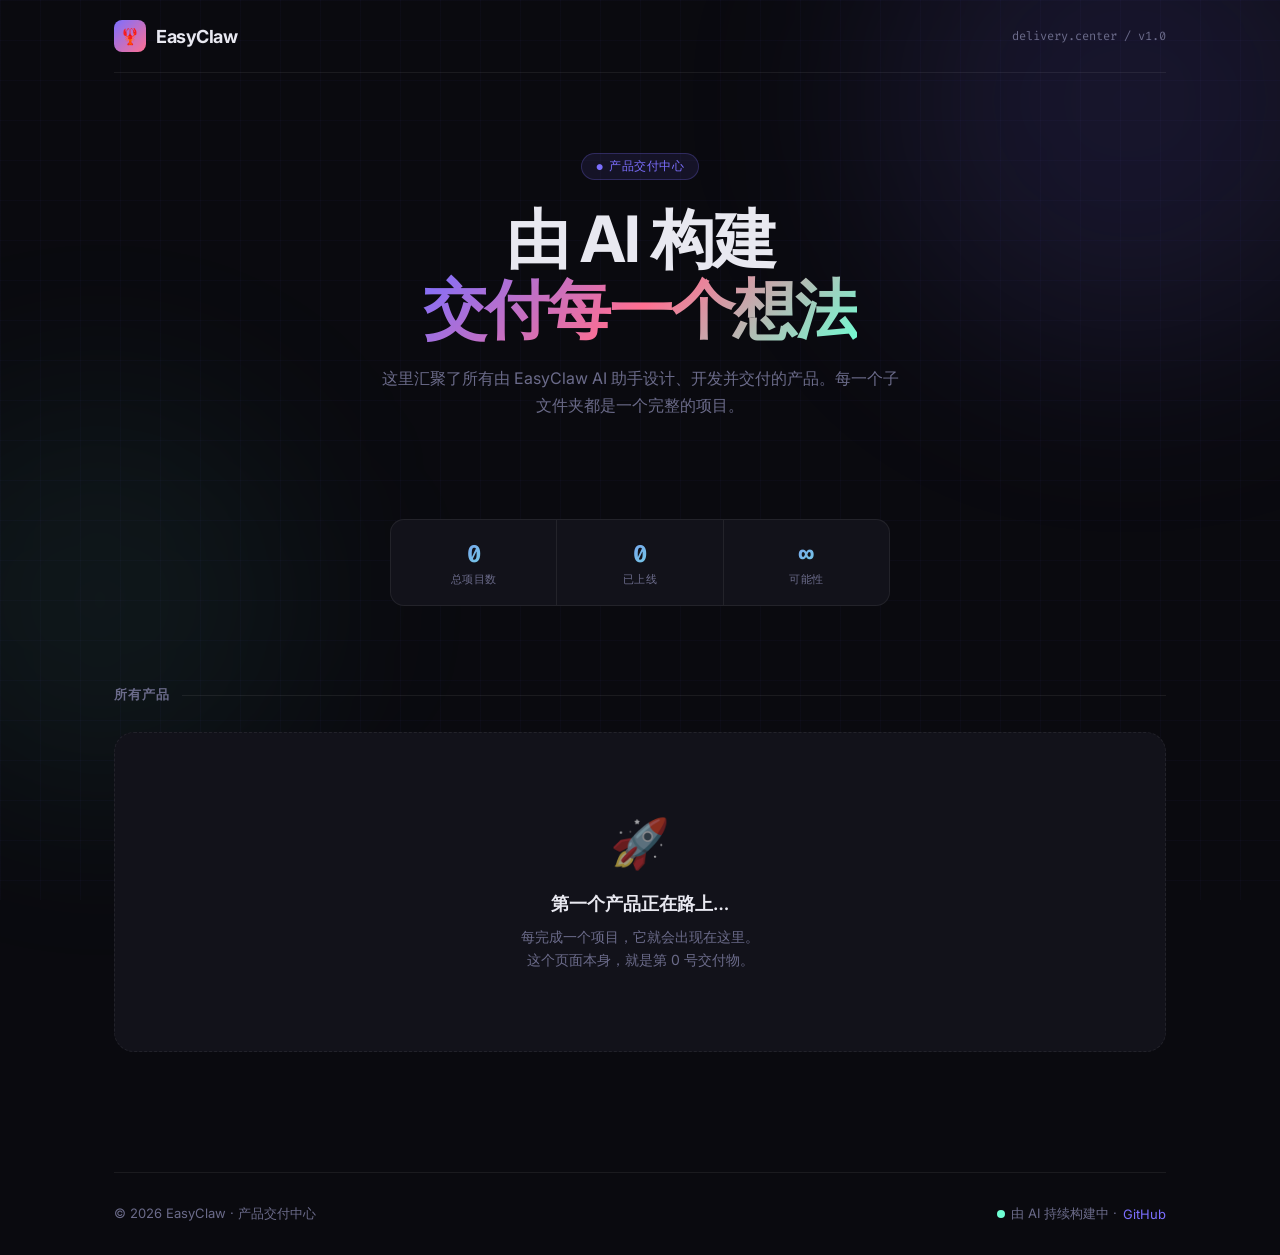
==== index.html @ ad6e8a34 "feat: ???????????" ====
<!DOCTYPE html>
<html lang="zh-CN">
<head>
  <meta charset="UTF-8" />
  <meta name="viewport" content="width=device-width, initial-scale=1.0" />
  <title>EasyClaw · 产品交付中心</title>
  <link rel="preconnect" href="https://fonts.googleapis.com" />
  <link href="https://fonts.googleapis.com/css2?family=Inter:wght@300;400;500;600;700&family=Fira+Code:wght@400;500&display=swap" rel="stylesheet" />
  <style>
    :root {
      --bg: #0a0a0f;
      --surface: #12121a;
      --surface2: #1a1a28;
      --border: rgba(255,255,255,0.07);
      --accent: #7c6fff;
      --accent2: #ff6f91;
      --accent3: #6fffd4;
      --text: #e8e8f0;
      --muted: #6b6b8a;
      --card-hover: #1e1e2e;
    }

    * { box-sizing: border-box; margin: 0; padding: 0; }

    body {
      font-family: 'Inter', sans-serif;
      background: var(--bg);
      color: var(--text);
      min-height: 100vh;
      overflow-x: hidden;
    }

    /* ── background grid ── */
    body::before {
      content: '';
      position: fixed;
      inset: 0;
      background-image:
        linear-gradient(rgba(124,111,255,0.03) 1px, transparent 1px),
        linear-gradient(90deg, rgba(124,111,255,0.03) 1px, transparent 1px);
      background-size: 40px 40px;
      pointer-events: none;
      z-index: 0;
    }

    /* ── glow orbs ── */
    .orb {
      position: fixed;
      border-radius: 50%;
      filter: blur(100px);
      pointer-events: none;
      z-index: 0;
    }
    .orb-1 { width: 500px; height: 500px; background: rgba(124,111,255,0.12); top: -150px; right: -100px; }
    .orb-2 { width: 400px; height: 400px; background: rgba(111,255,212,0.06); bottom: 100px; left: -100px; }

    /* ── layout ── */
    .container { max-width: 1100px; margin: 0 auto; padding: 0 24px; position: relative; z-index: 1; }

    /* ── nav ── */
    nav {
      padding: 20px 0;
      display: flex;
      align-items: center;
      justify-content: space-between;
      border-bottom: 1px solid var(--border);
    }
    .logo {
      display: flex;
      align-items: center;
      gap: 10px;
      font-weight: 700;
      font-size: 18px;
      letter-spacing: -0.5px;
    }
    .logo-icon {
      width: 32px; height: 32px;
      background: linear-gradient(135deg, var(--accent), var(--accent2));
      border-radius: 8px;
      display: flex; align-items: center; justify-content: center;
      font-size: 16px;
    }
    .nav-badge {
      font-size: 12px;
      color: var(--muted);
      font-family: 'Fira Code', monospace;
    }

    /* ── hero ── */
    .hero {
      padding: 80px 0 60px;
      text-align: center;
    }
    .hero-tag {
      display: inline-flex;
      align-items: center;
      gap: 6px;
      background: rgba(124,111,255,0.1);
      border: 1px solid rgba(124,111,255,0.25);
      color: var(--accent);
      padding: 4px 14px;
      border-radius: 99px;
      font-size: 12px;
      font-weight: 500;
      margin-bottom: 24px;
      letter-spacing: 0.5px;
      text-transform: uppercase;
    }
    .hero-tag::before { content: '●'; font-size: 8px; animation: blink 2s infinite; }
    @keyframes blink { 0%,100%{opacity:1} 50%{opacity:0.3} }

    h1 {
      font-size: clamp(36px, 6vw, 64px);
      font-weight: 700;
      letter-spacing: -2px;
      line-height: 1.1;
      margin-bottom: 20px;
    }
    h1 span.grad {
      background: linear-gradient(135deg, var(--accent) 0%, var(--accent2) 50%, var(--accent3) 100%);
      -webkit-background-clip: text;
      -webkit-text-fill-color: transparent;
      background-clip: text;
    }
    .hero-sub {
      font-size: 16px;
      color: var(--muted);
      max-width: 520px;
      margin: 0 auto 40px;
      line-height: 1.7;
    }

    /* ── stats bar ── */
    .stats {
      display: flex;
      justify-content: center;
      gap: 0;
      margin: 0 auto 80px;
      border: 1px solid var(--border);
      border-radius: 14px;
      background: var(--surface);
      max-width: 500px;
      overflow: hidden;
    }
    .stat {
      flex: 1;
      padding: 18px 20px;
      text-align: center;
      border-right: 1px solid var(--border);
    }
    .stat:last-child { border-right: none; }
    .stat-num {
      font-size: 24px;
      font-weight: 700;
      font-family: 'Fira Code', monospace;
      background: linear-gradient(135deg, var(--accent), var(--accent3));
      -webkit-background-clip: text;
      -webkit-text-fill-color: transparent;
      background-clip: text;
    }
    .stat-label { font-size: 11px; color: var(--muted); margin-top: 2px; text-transform: uppercase; letter-spacing: 0.5px; }

    /* ── section ── */
    .section-header {
      display: flex;
      align-items: center;
      gap: 12px;
      margin-bottom: 28px;
    }
    .section-title { font-size: 13px; font-weight: 600; text-transform: uppercase; letter-spacing: 1px; color: var(--muted); }
    .section-line { flex: 1; height: 1px; background: var(--border); }

    /* ── empty state ── */
    .empty-state {
      text-align: center;
      padding: 80px 20px;
      border: 1px dashed var(--border);
      border-radius: 20px;
      background: var(--surface);
      margin-bottom: 60px;
    }
    .empty-icon {
      font-size: 48px;
      margin-bottom: 20px;
      opacity: 0.6;
    }
    .empty-title {
      font-size: 18px;
      font-weight: 600;
      margin-bottom: 10px;
    }
    .empty-sub {
      font-size: 14px;
      color: var(--muted);
      max-width: 340px;
      margin: 0 auto;
      line-height: 1.6;
    }

    /* ── product cards ── */
    .products-grid {
      display: grid;
      grid-template-columns: repeat(auto-fill, minmax(320px, 1fr));
      gap: 20px;
      margin-bottom: 60px;
    }

    .product-card {
      background: var(--surface);
      border: 1px solid var(--border);
      border-radius: 16px;
      padding: 24px;
      transition: all 0.25s ease;
      cursor: pointer;
      text-decoration: none;
      color: inherit;
      display: block;
      position: relative;
      overflow: hidden;
    }
    .product-card::before {
      content: '';
      position: absolute;
      inset: 0;
      background: linear-gradient(135deg, var(--accent), var(--accent2));
      opacity: 0;
      transition: opacity 0.25s;
    }
    .product-card:hover {
      border-color: rgba(124,111,255,0.4);
      transform: translateY(-3px);
      background: var(--card-hover);
      box-shadow: 0 20px 60px rgba(124,111,255,0.1);
    }

    .card-head {
      display: flex;
      align-items: flex-start;
      justify-content: space-between;
      margin-bottom: 16px;
    }
    .card-icon {
      width: 44px; height: 44px;
      border-radius: 12px;
      display: flex; align-items: center; justify-content: center;
      font-size: 22px;
      flex-shrink: 0;
    }
    .card-status {
      font-size: 11px;
      padding: 3px 10px;
      border-radius: 99px;
      font-weight: 500;
    }
    .status-live { background: rgba(111,255,212,0.1); color: var(--accent3); border: 1px solid rgba(111,255,212,0.2); }
    .status-wip  { background: rgba(255,200,80,0.1);  color: #ffc850;        border: 1px solid rgba(255,200,80,0.2); }

    .card-name { font-size: 17px; font-weight: 600; margin-bottom: 8px; }
    .card-desc { font-size: 14px; color: var(--muted); line-height: 1.6; margin-bottom: 18px; }

    .card-tags { display: flex; flex-wrap: wrap; gap: 6px; margin-bottom: 18px; }
    .tag {
      font-size: 11px;
      font-family: 'Fira Code', monospace;
      padding: 3px 10px;
      border-radius: 6px;
      background: rgba(255,255,255,0.05);
      color: var(--muted);
      border: 1px solid var(--border);
    }

    .card-footer {
      display: flex;
      align-items: center;
      justify-content: space-between;
      padding-top: 16px;
      border-top: 1px solid var(--border);
    }
    .card-date { font-size: 12px; color: var(--muted); font-family: 'Fira Code', monospace; }
    .card-link {
      font-size: 12px;
      color: var(--accent);
      display: flex;
      align-items: center;
      gap: 4px;
      font-weight: 500;
    }
    .card-link svg { width: 12px; height: 12px; }

    /* ── footer ── */
    footer {
      border-top: 1px solid var(--border);
      padding: 32px 0;
      display: flex;
      align-items: center;
      justify-content: space-between;
      flex-wrap: gap;
    }
    .footer-left { font-size: 13px; color: var(--muted); }
    .footer-right {
      display: flex;
      align-items: center;
      gap: 6px;
      font-size: 13px;
      color: var(--muted);
    }
    .footer-right a { color: var(--accent); text-decoration: none; }
    .pulse { display: inline-block; width: 8px; height: 8px; background: var(--accent3); border-radius: 50%; animation: blink 2s infinite; }

    /* ── coming soon ribbon ── */
    .ribbon {
      position: absolute;
      top: 14px; right: -22px;
      background: linear-gradient(135deg, var(--accent), var(--accent2));
      color: white;
      font-size: 10px;
      font-weight: 700;
      padding: 4px 30px;
      transform: rotate(35deg);
      letter-spacing: 0.5px;
    }

    @media (max-width: 600px) {
      .stats { flex-direction: column; max-width: 100%; }
      .stat { border-right: none; border-bottom: 1px solid var(--border); }
      .stat:last-child { border-bottom: none; }
      footer { flex-direction: column; gap: 12px; text-align: center; }
    }
  </style>
</head>
<body>

<div class="orb orb-1"></div>
<div class="orb orb-2"></div>

<div class="container">
  <!-- NAV -->
  <nav>
    <div class="logo">
      <div class="logo-icon">🦞</div>
      EasyClaw
    </div>
    <span class="nav-badge">delivery.center / v1.0</span>
  </nav>

  <!-- HERO -->
  <div class="hero">
    <div class="hero-tag">产品交付中心</div>
    <h1>由 AI 构建<br><span class="grad">交付每一个想法</span></h1>
    <p class="hero-sub">这里汇聚了所有由 EasyClaw AI 助手设计、开发并交付的产品。每一个子文件夹都是一个完整的项目。</p>
  </div>

  <!-- STATS -->
  <div class="stats">
    <div class="stat">
      <div class="stat-num" id="count-total">0</div>
      <div class="stat-label">总项目数</div>
    </div>
    <div class="stat">
      <div class="stat-num" id="count-live">0</div>
      <div class="stat-label">已上线</div>
    </div>
    <div class="stat">
      <div class="stat-num">∞</div>
      <div class="stat-label">可能性</div>
    </div>
  </div>

  <!-- PROJECTS SECTION -->
  <div class="section-header">
    <span class="section-title">所有产品</span>
    <div class="section-line"></div>
  </div>

  <!-- 空状态 — 当有产品时删除此块 -->
  <div class="empty-state" id="empty-state">
    <div class="empty-icon">🚀</div>
    <div class="empty-title">第一个产品正在路上…</div>
    <p class="empty-sub">每完成一个项目，它就会出现在这里。<br/>这个页面本身，就是第 0 号交付物。</p>
  </div>

  <!-- 产品卡片区域 — 每次添加新产品时复制一个 .product-card -->
  <div class="products-grid" id="products-grid">
    <!--
    示例卡片（复制并修改以添加新产品）：

    <a class="product-card" href="./project-name/index.html">
      <div class="card-head">
        <div class="card-icon" style="background:rgba(124,111,255,0.15)">🛠️</div>
        <span class="card-status status-live">● Live</span>
      </div>
      <div class="card-name">产品名称</div>
      <div class="card-desc">一句话描述这个产品是做什么的，有什么价值。</div>
      <div class="card-tags">
        <span class="tag">React</span>
        <span class="tag">TypeScript</span>
      </div>
      <div class="card-footer">
        <span class="card-date">2026-03-11</span>
        <span class="card-link">查看项目 →</span>
      </div>
    </a>
    -->
  </div>

  <!-- FOOTER -->
  <footer>
    <span class="footer-left">© 2026 EasyClaw · 产品交付中心</span>
    <div class="footer-right">
      <span class="pulse"></span>
      由 AI 持续构建中 ·
      <a href="https://github.com/Jim-JZ-Chen/easyClaw" target="_blank">GitHub</a>
    </div>
  </footer>
</div>

<script>
  // 统计卡片数量并更新 stats
  const cards = document.querySelectorAll('#products-grid .product-card');
  const liveCards = document.querySelectorAll('.status-live');
  document.getElementById('count-total').textContent = cards.length;
  document.getElementById('count-live').textContent = liveCards.length;
  if (cards.length > 0) {
    document.getElementById('empty-state').style.display = 'none';
  }
</script>
</body>
</html>
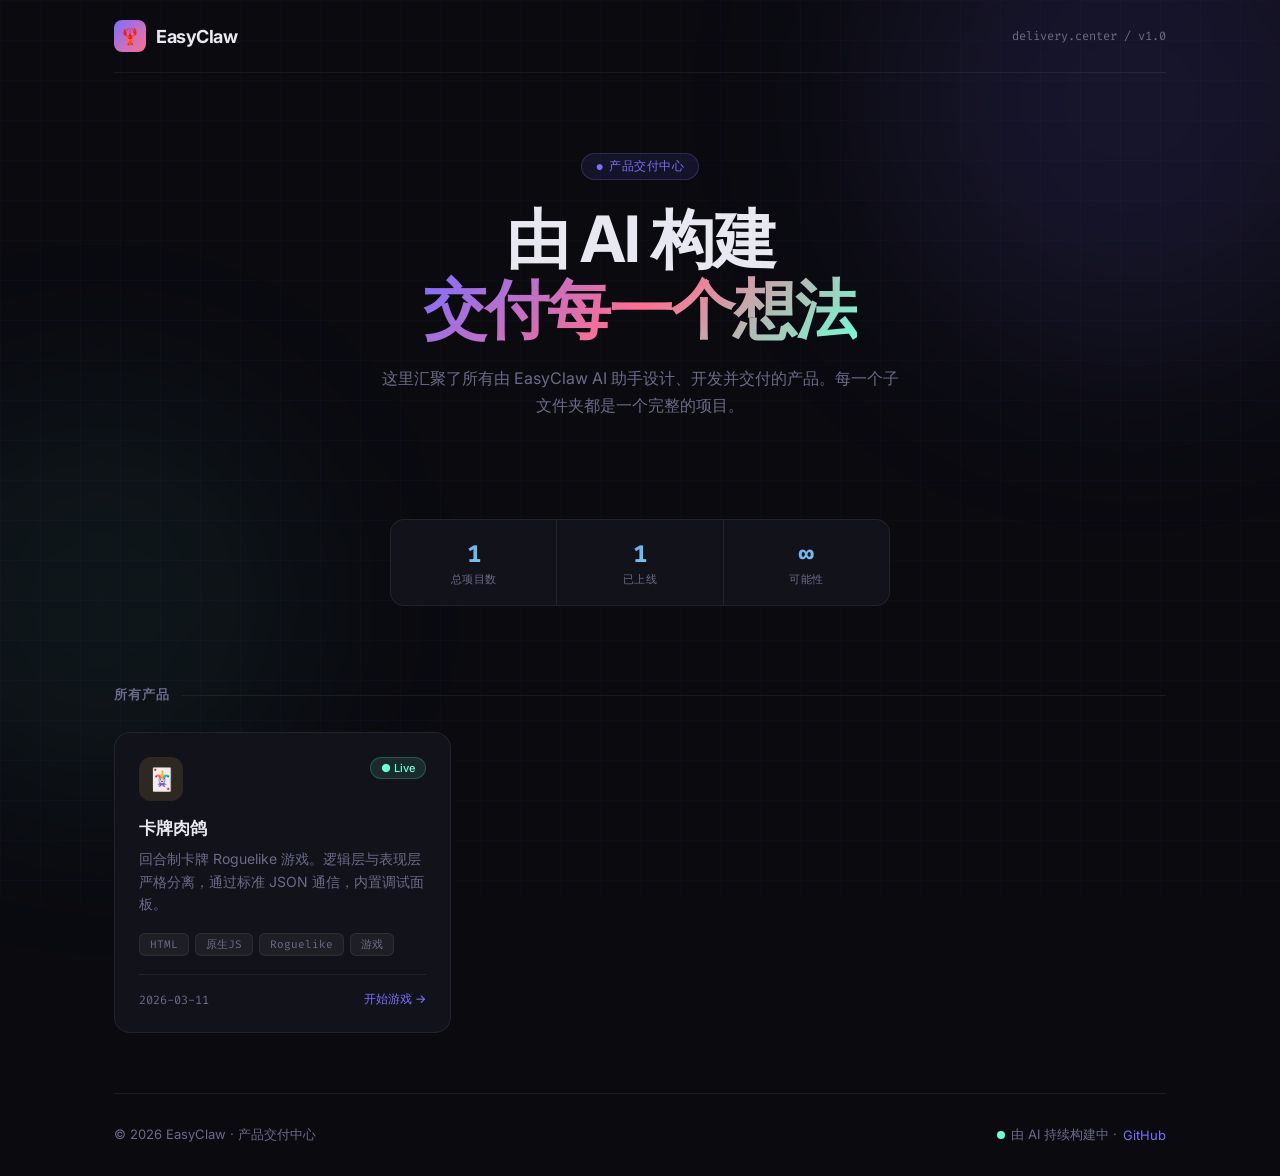
==== commit 74503485: "feat: ??????????" ====
--- a/index.html
+++ b/index.html
@@ -381,26 +381,25 @@
 
   <!-- 产品卡片区域 — 每次添加新产品时复制一个 .product-card -->
   <div class="products-grid" id="products-grid">
-    <!--
-    示例卡片（复制并修改以添加新产品）：
-
-    <a class="product-card" href="./project-name/index.html">
+    
+    <a class="product-card" href="./card-rogue/index.html">
       <div class="card-head">
-        <div class="card-icon" style="background:rgba(124,111,255,0.15)">🛠️</div>
+        <div class="card-icon" style="background:rgba(200,168,75,0.15)">🃏</div>
         <span class="card-status status-live">● Live</span>
       </div>
-      <div class="card-name">产品名称</div>
-      <div class="card-desc">一句话描述这个产品是做什么的，有什么价值。</div>
+      <div class="card-name">卡牌肉鸽</div>
+      <div class="card-desc">回合制卡牌 Roguelike 游戏。逻辑层与表现层严格分离，通过标准 JSON 通信，内置调试面板。</div>
       <div class="card-tags">
-        <span class="tag">React</span>
-        <span class="tag">TypeScript</span>
+        <span class="tag">HTML</span>
+        <span class="tag">原生JS</span>
+        <span class="tag">Roguelike</span>
+        <span class="tag">游戏</span>
       </div>
       <div class="card-footer">
         <span class="card-date">2026-03-11</span>
-        <span class="card-link">查看项目 →</span>
+        <span class="card-link">开始游戏 →</span>
       </div>
     </a>
-    -->
   </div>
 
   <!-- FOOTER -->
@@ -426,3 +425,4 @@
 </script>
 </body>
 </html>
+
